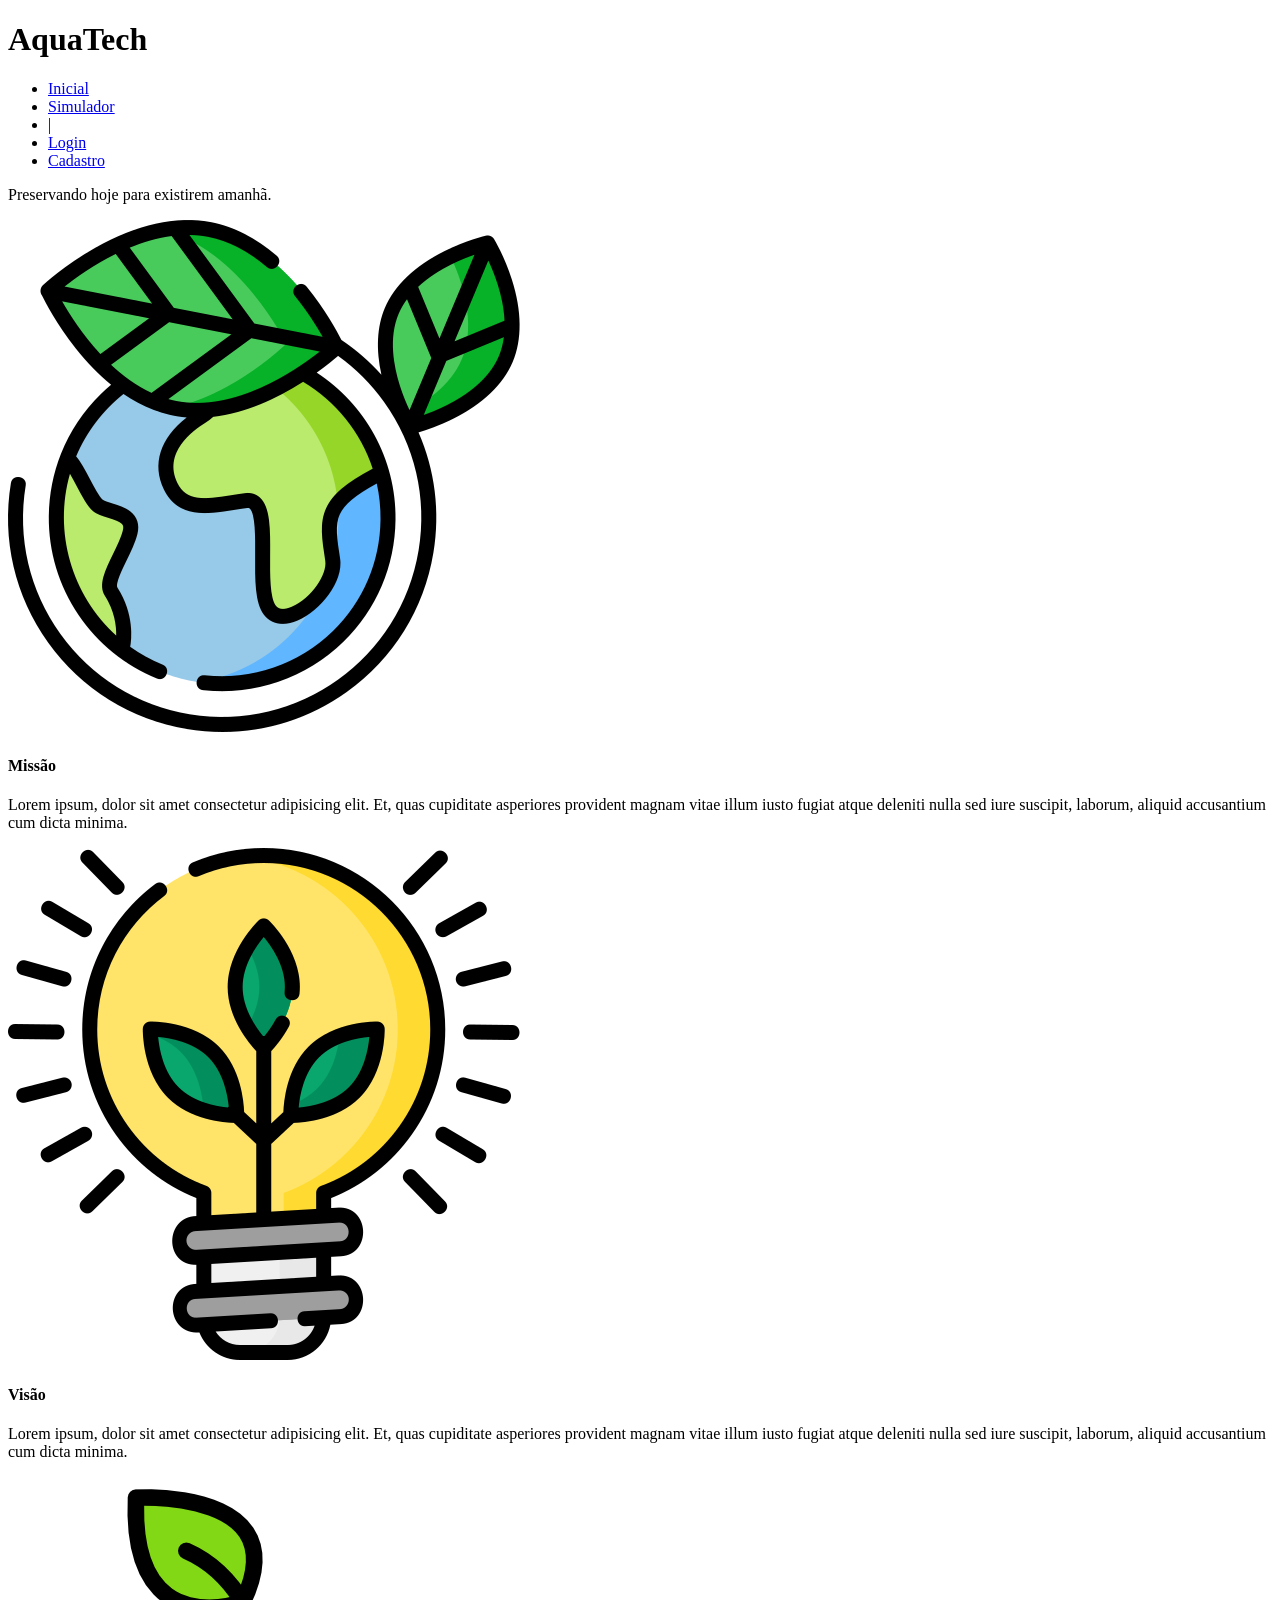
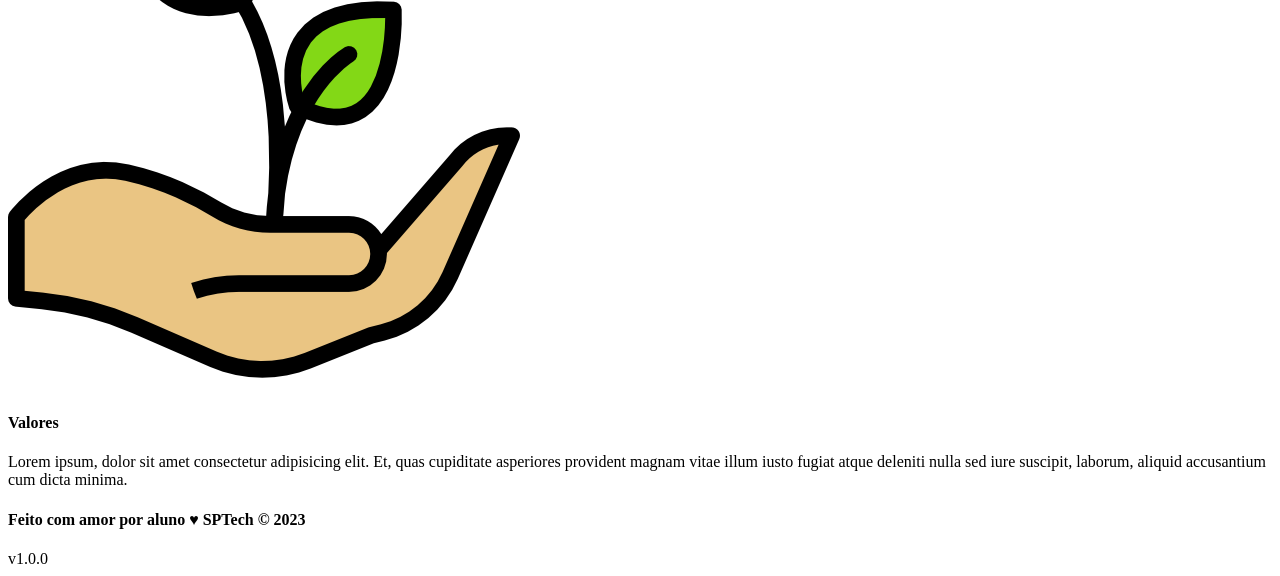
==== web-data-viz/public/index.html @ f99528f7 ":sparkles: Feat: Adicionar o web-data-viz ao novo repositório e modificar o banco de dados." ====
<!DOCTYPE html>
<html lang="en">

<head>
    <meta charset="UTF-8">
    <meta http-equiv="X-UA-Compatible" content="IE=edge">
    <meta name="viewport" content="width=device-width, initial-scale=1.0">

    <title>AquaTech | Página Inicial</title>

    <script src="./js/sessao.js"></script>

    <link rel="stylesheet" href="./css/estilo.css">
    <link rel="icon" href="./assets/icon/favicon2.ico">
    <link rel="preconnect" href="https://fonts.gstatic.com">
</head>

<body>
    <div class="header">
      <div class="container">
        <h1 class="titulo">AquaTech</h1>
        <ul class="navbar">
          <li class="agora">
            <a href="#">Inicial</a>
          </li>
          <li>
            <a href="simulador.html">Simulador</a>
          </li>
          <li>|</li>
          <li>
            <a href="login.html">Login</a>
          </li>
          <li>
            <a href="cadastro.html">Cadastro</a>
          </li>
        </ul>
      </div>
    </div>
  
    <div class="banner">
      <div class="container">
        <p>Preservando <span>hoje</span> para existirem <span>amanhã</span>.</p>
      </div>
    </div>
  
    <div class="social">
      <div class="container">
        <div class="boxes">
          <div class="box">
            <img src="assets/imgs/planet-earth_color.png">
            <h4>Missão</h4>
            <p>Lorem ipsum, dolor sit amet consectetur adipisicing elit. Et, quas cupiditate asperiores provident magnam
              vitae illum iusto fugiat atque deleniti nulla sed iure suscipit, laborum, aliquid accusantium cum dicta
              minima.</p>
          </div>
          <div class="box">
            <img src="assets/imgs/lightbulb_color.png">
            <h4>Visão</h4>
            <p>Lorem ipsum, dolor sit amet consectetur adipisicing elit. Et, quas cupiditate asperiores provident magnam
              vitae illum iusto fugiat atque deleniti nulla sed iure suscipit, laborum, aliquid accusantium cum dicta
              minima.</p>
          </div>
          <div class="box">
            <img src="assets/imgs/growth_color.png">
            <h4>Valores</h4>
            <p>Lorem ipsum, dolor sit amet consectetur adipisicing elit. Et, quas cupiditate asperiores provident magnam
              vitae illum iusto fugiat atque deleniti nulla sed iure suscipit, laborum, aliquid accusantium cum dicta
              minima.</p>
          </div>
        </div>
      </div>
    </div>
  
    <div class="footer">
      <div class="container">
        <h4>Feito com amor por aluno &hearts; SPTech &copy; 2023</h4>
        <span class="version">v1.0.0</span>
      </div>
    </div>
  </body>

</html>
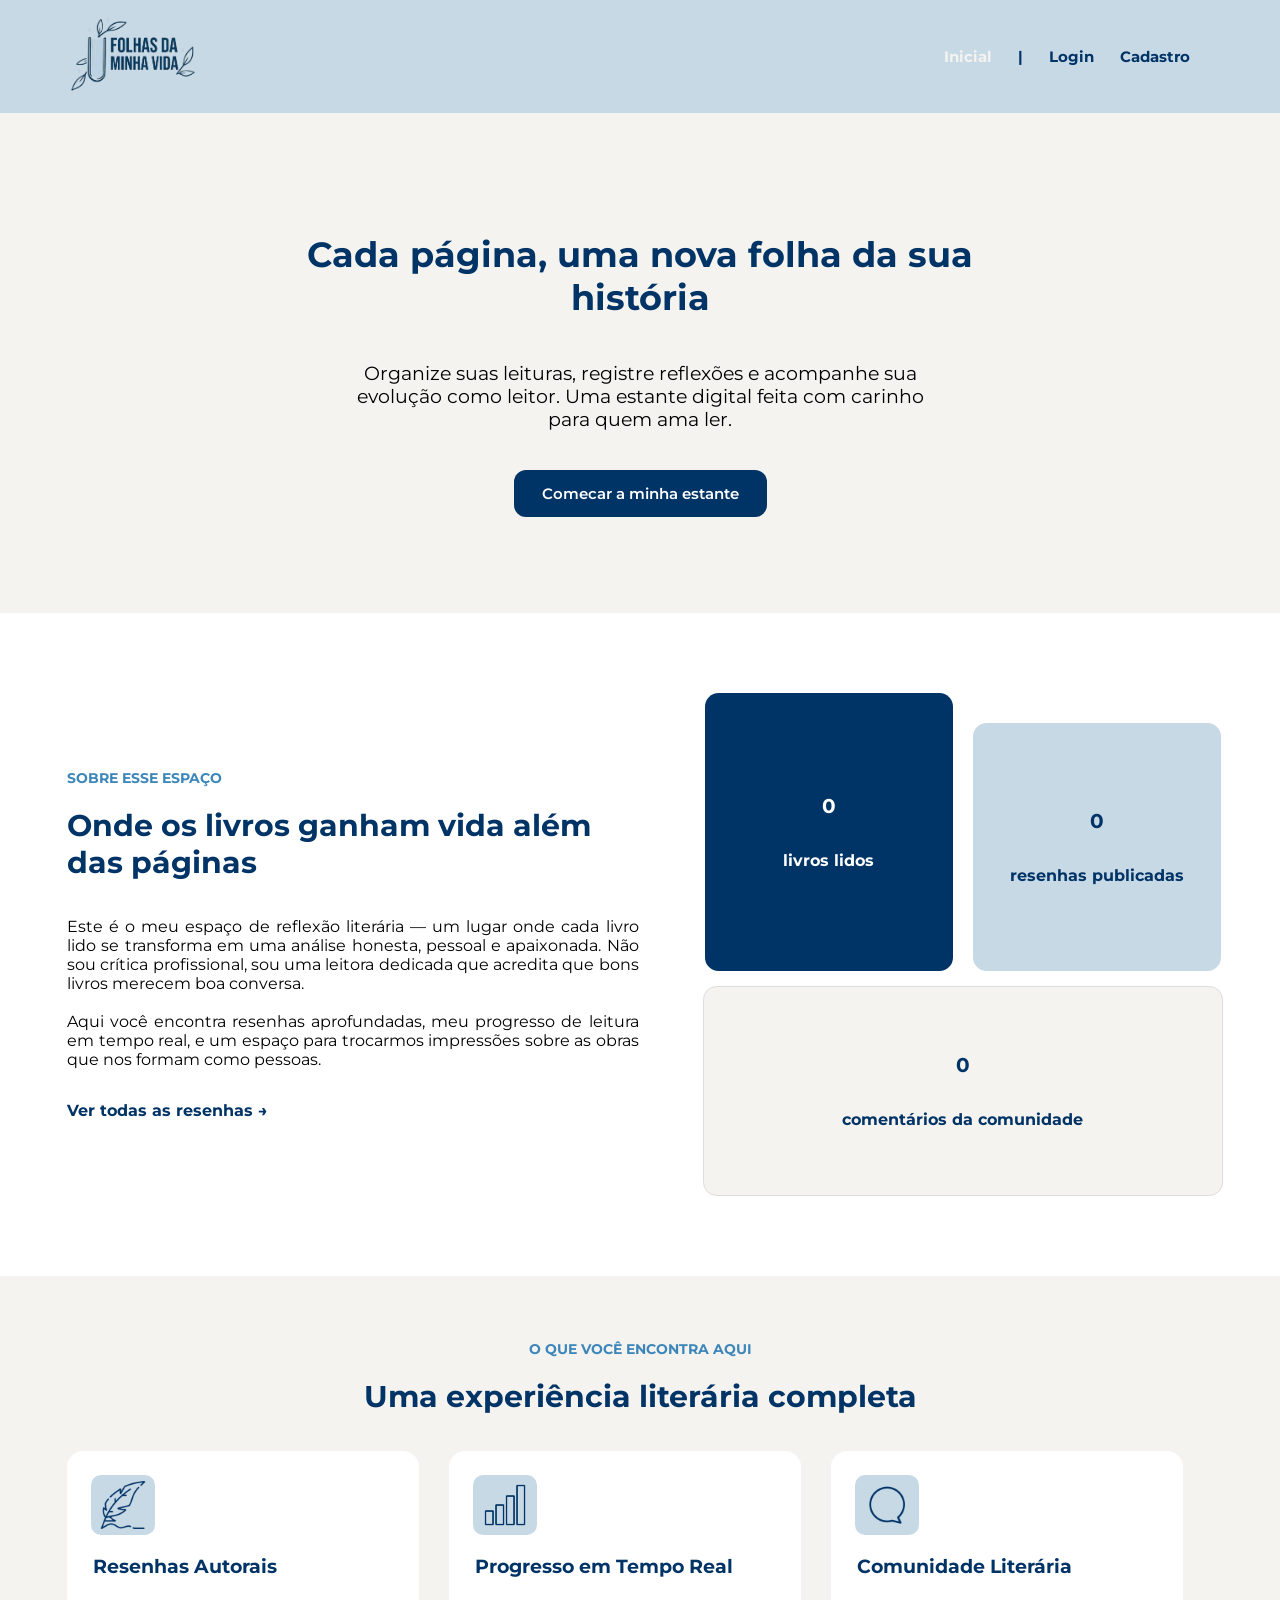
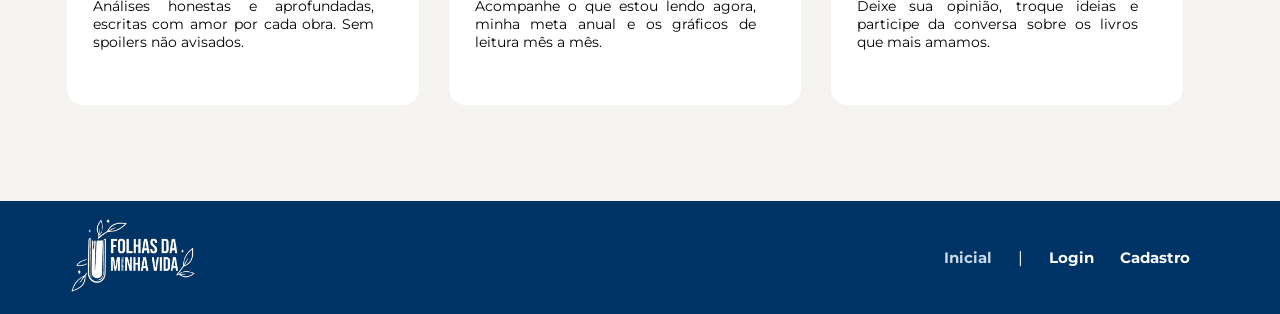
==== commit c2918b7f: ":sparkles: Feat: Terminar de arrumar o HTML e o CSS da página index." ====
--- a/web-data-viz/public/index.html
+++ b/web-data-viz/public/index.html
@@ -2,81 +2,130 @@
 <html lang="en">
 
 <head>
-    <meta charset="UTF-8">
-    <meta http-equiv="X-UA-Compatible" content="IE=edge">
-    <meta name="viewport" content="width=device-width, initial-scale=1.0">
+  <meta charset="UTF-8">
+  <meta http-equiv="X-UA-Compatible" content="IE=edge">
+  <meta name="viewport" content="width=device-width, initial-scale=1.0">
 
-    <title>AquaTech | Página Inicial</title>
+  <title>FMV | Página Inicial</title>
 
-    <script src="./js/sessao.js"></script>
+  <script src="./js/sessao.js"></script>
 
-    <link rel="stylesheet" href="./css/estilo.css">
-    <link rel="icon" href="./assets/icon/favicon2.ico">
-    <link rel="preconnect" href="https://fonts.gstatic.com">
+  <link rel="stylesheet" href="./css/estilo.css">
+  <link rel="icon" href="./assets/icon/livro.png">
+  <link rel="preconnect" href="https://fonts.gstatic.com">
 </head>
 
 <body>
-    <div class="header">
-      <div class="container">
-        <h1 class="titulo">AquaTech</h1>
-        <ul class="navbar">
-          <li class="agora">
-            <a href="#">Inicial</a>
-          </li>
-          <li>
-            <a href="simulador.html">Simulador</a>
-          </li>
-          <li>|</li>
-          <li>
-            <a href="login.html">Login</a>
-          </li>
-          <li>
-            <a href="cadastro.html">Cadastro</a>
-          </li>
-        </ul>
+
+  <div class="header">
+    <div class="container">
+      <img src="./assets/imgs/logo-sem-fundo.png">
+      <ul class="navbar">
+        <li class="agora">
+          <a href="index.html">Inicial</a>
+        </li>
+        <li>|</li>
+        <li>
+          <a href="login.html">Login</a>
+        </li>
+        <li>
+          <a href="cadastro.html">Cadastro</a>
+        </li>
+      </ul>
+    </div>
+  </div>
+
+  <div class="banner">
+    <h1 class="titulo-principal">Cada página, uma nova folha da sua história</h1>
+    <p>Organize suas leituras, registre reflexões e acompanhe sua evolução como leitor. Uma estante digital feita com
+      carinho para quem ama ler.</p>
+    <br>
+    <a href="cadastro.html"><button class="comecar">Comecar a minha estante</button></a>
+
+  </div>
+
+
+  <div class="sobre">
+    <div class="sobre-escrito">
+      <span>SOBRE ESSE ESPAÇO</span>
+      <h1>Onde os livros ganham vida além das páginas</h1>
+      <p>Este é o meu espaço de reflexão literária — um lugar onde cada livro lido se transforma em uma análise honesta,
+        pessoal e apaixonada. Não sou crítica profissional, sou uma leitora dedicada que acredita que bons livros
+        merecem
+        boa conversa.
+        <br>
+        <br>
+
+        Aqui você encontra resenhas aprofundadas, meu progresso de leitura em tempo real, e um espaço para trocarmos
+        impressões sobre as obras que nos formam como pessoas.
+      </p>
+      <a href="cadastro.html"><button class="btn-texto" id="verResenhas()">Ver todas as resenhas → </button></a>
+    </div>
+
+    <div class="sobre-quadrado">
+      <div class="lado-a-lado">
+        <div class="quadrado1" id="kpi_livros_lidos">
+          <h2>0</h2>
+          <p>livros lidos</p>
+        </div>
+        <div class="quadrado2" id="kpi_resenhas">
+          <h2>0</h2>
+          <p>resenhas publicadas</p>
+        </div>
+      </div>
+      <div class="quadrado3" id="kpi_comentarios">
+        <h2>0</h2>
+        <p>comentários da comunidade</p>
       </div>
     </div>
-  
-    <div class="banner">
-      <div class="container">
-        <p>Preservando <span>hoje</span> para existirem <span>amanhã</span>.</p>
+  </div>
+
+
+  <div class="experiencia">
+    <span>O QUE VOCÊ ENCONTRA AQUI</span>
+    <h1>Uma experiência literária completa</h1>
+    <div class="experiencia-quadrados">
+      <div class="quadrado4">
+        <div class="mini-quadrado">
+          <img src="./assets/imgs/caneta-de-pena.png" class="icon">
+          <img src="./assets/imgs/caneta-de-pena-branca.png" class="icon-branco">
+        </div>
+        <h3>Resenhas Autorais</h3>
+        <p>Análises honestas e aprofundadas, escritas com amor por cada obra. Sem spoilers não avisados.</p>
+      </div>
+
+      <div class="quadrado5">
+        <div class="mini-quadrado">
+          <img src="./assets/imgs/grafico-de-barras.png" class="icon">
+          <img src="./assets/imgs/grafico-de-barras-branca.png" class="icon-branco">
+        </div>
+        <h3>Progresso em Tempo Real</h3>
+        <p>Acompanhe o que estou lendo agora, minha meta anual e os gráficos de leitura mês a mês.</p>
+      </div>
+
+      <div class="quadrado6">
+        <div class="mini-quadrado">
+          <img src="./assets/imgs/bate-papo.png" class="icon">
+          <img src="./assets/imgs/bate-papo-braca.png" class="icon-branco">
+        </div>
+        <h3>Comunidade Literária</h3>
+        <p>Deixe sua opinião, troque ideias e participe da conversa sobre os livros que mais amamos.</p>
       </div>
     </div>
-  
-    <div class="social">
-      <div class="container">
-        <div class="boxes">
-          <div class="box">
-            <img src="assets/imgs/planet-earth_color.png">
-            <h4>Missão</h4>
-            <p>Lorem ipsum, dolor sit amet consectetur adipisicing elit. Et, quas cupiditate asperiores provident magnam
-              vitae illum iusto fugiat atque deleniti nulla sed iure suscipit, laborum, aliquid accusantium cum dicta
-              minima.</p>
-          </div>
-          <div class="box">
-            <img src="assets/imgs/lightbulb_color.png">
-            <h4>Visão</h4>
-            <p>Lorem ipsum, dolor sit amet consectetur adipisicing elit. Et, quas cupiditate asperiores provident magnam
-              vitae illum iusto fugiat atque deleniti nulla sed iure suscipit, laborum, aliquid accusantium cum dicta
-              minima.</p>
-          </div>
-          <div class="box">
-            <img src="assets/imgs/growth_color.png">
-            <h4>Valores</h4>
-            <p>Lorem ipsum, dolor sit amet consectetur adipisicing elit. Et, quas cupiditate asperiores provident magnam
-              vitae illum iusto fugiat atque deleniti nulla sed iure suscipit, laborum, aliquid accusantium cum dicta
-              minima.</p>
-          </div>
-        </div>
-      </div>
+  </div>
+
+  <div class="footer">
+    <div class="container">
+      <img src="./assets/imgs/logo-branca.png">
+      <ul class="navbar">
+        <li class="agora"><a href="index.html">Inicial</a></li>
+        <li>|</li>
+        <li><a href="login.html">Login</a></li>
+        <li><a href="cadastro.html">Cadastro</a></li>
+      </ul>
     </div>
-  
-    <div class="footer">
-      <div class="container">
-        <h4>Feito com amor por aluno &hearts; SPTech &copy; 2023</h4>
-        <span class="version">v1.0.0</span>
-      </div>
-    </div>
-  </body>
+  </div>
+
+</body>
 
 </html>
--- a/web-data-viz/public/css/estilo.css
+++ b/web-data-viz/public/css/estilo.css
@@ -0,0 +1,623 @@
+@import url("https://fonts.googleapis.com/css2?family=Montserrat:ital,wght@0,100..900;1,100..900&family=Poppins:ital,wght@0,100;0,200;0,300;0,400;0,500;0,600;0,700;0,800;0,900;1,100;1,200;1,300;1,400;1,500;1,600;1,700;1,800;1,900&display=swap");
+
+
+/* ==========================================TODAS AS PÁGINAS================================================== */
+body {
+  margin: 0;
+  padding: 0;
+  font-family: "Montserrat", sans-serif;
+  background-color: #f5f3ef;
+}
+
+.container {
+  display: flex;
+  width: 80%;
+  margin: auto;
+}
+
+.header {
+  background-color: #c8d9e6;
+  padding: 8px 0;
+  display: flex;
+  flex-direction: row;
+}
+
+.header .container {
+  display: flex;
+  flex-direction: row;
+  align-items: center;
+  justify-content: flex-start;
+  width: 100%;
+}
+
+.header h1 {
+  margin: 0;
+}
+
+.header li,
+.header a {
+  text-decoration: none;
+  font-weight: bold;
+  font-size: 14.6px;
+  color: #003366;
+}
+
+.header li{
+  margin-right: 26px;
+}
+
+.header img {
+  width: 144px;
+  height: auto;
+  margin-left: 64px;
+}
+
+.agora {
+  font-weight: 800;
+}
+
+.navbar {
+  display: flex;
+  flex-direction: row;
+  align-items: center;
+  list-style: none;
+  margin-left: auto;
+  margin-right: 64px;
+}
+
+.navbar a:hover,
+.navbar .agora a {
+  color: #f5f3ef;
+}
+
+/* =============================================INDEX===================================================== */
+
+/* ========================================BANNER================================================ */
+
+.banner {
+  background-color: #f5f3ef;
+  padding: 6rem 2rem;
+  display: flex;
+  flex-direction: column;
+  align-items: center;
+  text-align: center;
+}
+
+.titulo-principal {
+  color: #003366;
+  font-size: 35px;
+  max-width: 800px;
+  margin-bottom: 24px;
+}
+
+.banner p {
+  color: #000000;
+  font-size: 19px;
+  max-width: 600px;
+  margin-bottom: 20px;
+}
+
+.comecar {
+  background-color: #003366;
+  color: #ffffff;
+  border: none;
+  border-radius: 12px;
+  padding: 14px 28px;
+  font-size: 15px;
+  font-weight: 600;
+  cursor: pointer;
+  transition: background-color 0.3s ease, transform 0.2s ease;
+  font-family: "Montserrat", sans-serif;
+}
+
+.comecar:hover {
+  background-color: #3d86ba;
+}
+
+/* ========================================SOBRE================================================ */
+.sobre {
+  background-color: white;
+  display: flex;
+  align-items: center;
+  padding: 80px 32px;
+  max-width: 1300px;
+  margin: 0 auto;
+  gap: 64px;
+  flex-direction: row;
+  flex-wrap: wrap;
+}
+
+.sobre-escrito {
+  display: flex;
+  flex-direction: column;
+  margin-left: 35px;
+  width: 47%;
+}
+
+.sobre-escrito span {
+  color: #3d86ba;
+  font-weight: bold;
+  font-size: 14px;
+}
+
+.sobre-escrito h1 {
+  color: #003366;
+  font-size: 30px;
+}
+
+.sobre-escrito p {
+  color: #000000;
+  font-size: 16px;
+  text-align: justify;
+}
+
+.sobre-escrito a {
+  text-decoration: none;
+}
+
+.btn-texto {
+  background: none;
+  border: none;
+  color: #003366;
+  font-size: 1rem;
+  font-weight: 700;
+  cursor: pointer;
+  display: flex;
+  align-items: center;
+  padding: 0;
+  font-family: "Montserrat", sans-serif;
+  text-decoration: none;
+  margin-top: 1rem;
+}
+
+.btn-texto:hover {
+  color: #3d86ba;
+}
+
+.sobre-quadrado {
+  display: flex;
+  flex-direction: column;
+  align-items: center;
+}
+
+.lado-a-lado {
+  display: flex;
+  margin-bottom: 15px;
+}
+
+.quadrado1,
+.quadrado2,
+.quadrado3 {
+  border-radius: 13.6px;
+  display: flex;
+  flex-direction: column;
+  justify-content: center;
+  align-items: center;
+  text-align: center;
+  font-weight: bold;
+  padding: 24px;
+}
+
+.quadrado1 h2,
+.quadrado2 h2,
+.quadrado3 h2 {
+  font-size: 20px;
+}
+
+.quadrado1,
+.quadrado2,
+.quadrado3 p {
+  font-size: 1rem;
+}
+
+.quadrado1 {
+  height: 230px;
+  width: 200px;
+  background-color: #003366;
+  color: #ffffff;
+  margin-right: 20px;
+}
+
+.quadrado2 {
+  height: 200px;
+  width: 200px;
+  background-color: #c8d9e6;
+  margin-top: 30px;
+  color: #003366;
+}
+
+.quadrado3 {
+  height: 10rem;
+  width: 470px;
+  background-color: #f5f3ef;
+  border: 1px solid #dddddd;
+  color: #003366;
+}
+
+
+/* ==========================================EXPERIENCIA================================================== */
+.experiencia {
+  background-color: #f5f3ef;
+  display: flex;
+  flex-direction: column;
+  align-items: center;
+  width: 100%;
+}
+
+.experiencia span {
+  margin-top: 64px;
+  color: #3d86ba;
+  font-weight: bold;
+  font-size: 14px;
+}
+
+.experiencia h1 {
+  color: #003366;
+  font-size: 30px;
+}
+
+.experiencia-quadrados {
+  display: flex;
+  flex-direction: row;
+  margin-bottom: 48px;
+  margin-top: 16px;
+}
+
+.quadrado4,
+.quadrado5,
+.quadrado6 {
+  width: 352px;
+  height: 254px;
+  background-color: white;
+  margin-bottom: 48px;
+  border-radius: 16px;
+  display: flex;
+  flex-direction: column;
+  margin-right: 30px;
+}
+
+.mini-quadrado {
+  width: 64px;
+  height: auto;
+  background-color: #c8d9e6;
+  border-radius: 10px;
+  margin-top: 24px;
+  margin-left: 24px;
+  align-items: center;
+  display: flex;
+  justify-content: center;
+}
+
+.icon,
+.icon-branco {
+  width: 48px;
+  margin: 6px;
+}
+
+.quadrado4:hover .mini-quadrado,
+.quadrado5:hover .mini-quadrado,
+.quadrado6:hover .mini-quadrado {
+  background-color: #003366;
+}
+
+.quadrado4:hover .icon,
+.quadrado5:hover .icon,
+.quadrado6:hover .icon {
+  display: none;
+}
+
+.quadrado4:hover .icon-branco,
+.quadrado5:hover .icon-branco,
+.quadrado6:hover .icon-branco {
+  display: flex;
+}
+
+.quadrado4 .icon-branco,
+.quadrado5 .icon-branco,
+.quadrado6 .icon-branco {
+  display: none;
+}
+
+h3 {
+  display: flex;
+  margin-left: 1.6rem;
+  font-size: 1.2rem;
+  color: #003366;
+}
+
+.experiencia-quadrados p {
+  font-size: 0.9rem;
+  width: 80%;
+  margin-top: 0;
+  margin-left: 1.6rem;
+  text-align: justify;
+}
+
+/* ==========================================FOOTER================================================== */
+
+.footer {
+  background-color: #003366;
+  padding: 8px 0;
+  display: flex;
+  flex-direction: row;
+}
+
+.footer .container {
+  display: flex;
+  flex-direction: row;
+  align-items: center;
+  justify-content: flex-start;
+  width: 100%;
+  background: none;
+}
+
+.footer img {
+  width: 144px;
+  height: auto;
+  margin-left: 64px;
+}
+
+.footer .navbar {
+  display: flex;
+  flex-direction: row;
+  align-items: center;
+  margin-left: auto;
+  margin-right: 64px;
+}
+
+.footer li{
+  margin-right: 26px;
+  color: #ffffff;
+}
+
+.footer .navbar a {
+  text-decoration: none;
+  font-weight: bold;
+  font-size: 14.6px;
+  color: #ffffff;
+}
+
+.footer .navbar a:hover,
+.footer .navbar .agora a {
+  color: #c8d9e6;
+}
+
+
+/*=================================================================================================================
+                              CADASTRO E LOGIN                
+=================================================================================================================*/
+
+.login {
+  display: flex;
+  flex-direction: row;
+  align-items: center;
+  justify-content: space-around;
+  margin-left: 98px;
+}
+
+/* ==========================================FRASE================================================== */
+.frase {
+  display: flex;
+  flex-direction: column;
+  justify-content: center;
+  padding: 32px;
+  min-width: 0;
+  background-color: #f5f3ef;
+}
+
+.frase p {
+  color: #003366;
+  font-size: 24px;
+  font-weight: bold;
+}
+
+.frase .autor p {
+  margin-top: 16px;
+  font-size: 14.5px;
+  text-align: right;
+}
+
+/* ==========================================MEIO================================================== */
+
+.meio{
+  display: flex;
+  align-self: center;
+  width: 1px;
+  height: 520px;
+  background-color: #9b9b9b;
+  margin-left: 30px;
+  margin-right: 30px;
+}
+
+/* ==========================================FORMULARIO================================================== */
+.container-formulario {
+  display: flex;
+  justify-content: center;
+  align-items: center;
+  min-width: 0;
+  background-color: #f5f3ef;
+}
+
+.formulario {
+  display: flex;
+  flex-direction: column;
+  align-items: center;
+  margin-top: 10px;
+}
+
+.card-cadastro,
+.card-login {
+  height: 528px;
+  width: 100%;
+  max-width: 450px;
+  padding: 32px;
+  display: flex;
+  justify-content: center;
+  flex-direction: column;
+}
+
+.card-cadastro h2,
+.card-login h2 {
+  color: #003366;
+  font-size: 32px;
+  text-align: center;
+  margin-bottom: 32px;
+}
+
+.campo {
+  display: flex;
+  flex-direction: column;
+  width: 100%;
+}
+
+.campo span {
+  color: #003366;
+  font-weight: 600;
+  font-size: 1rem;
+  margin-bottom: 0.3125rem;
+}
+
+.campo input {
+  width: 100%;
+  border: none;
+  border-bottom: 0.125rem solid #9b9b9b;
+  padding: 0.5rem 0;
+  font-size: 1rem;
+  margin-bottom: 15px;
+  background-color: #f5f3ef;
+  border-bottom-color: #003366;
+}
+
+.campo {
+  display: flex;
+  flex-direction: column;
+  justify-content: start;
+  padding: 5px 0;
+}
+
+.botao {
+  background-color: #003366;
+  color: #ffffff;
+  border: none;
+  width: 150px;
+  border-radius: 14px;
+  padding: 14px 28px;
+  font-size: 14px;
+  font-weight: 600;
+  cursor: pointer;
+  font-family: "Montserrat", sans-serif;
+  margin-top: 15px;
+}
+
+.botao:hover {
+  background-color: #3d86ba;
+}
+
+/* ==========================================LOADING================================================== */
+
+
+.loading-div {
+  position: absolute;
+  display: none;
+   justify-content: center;
+   margin-top: 440px;
+   margin-left: 200px;
+}
+
+.loading-div img {
+  height: 50px;
+  width: 50px;
+}
+
+#div_erros_login {
+  display: none;
+  margin-top: 400px;
+  margin-left: 30px;
+  position: absolute;
+}
+
+/* ==========================================ERRO================================================== */
+
+.alerta_erro{
+  display: flex;
+  justify-content: flex-end;
+}
+
+.card_erro {
+  display: none;
+  background-color: #fff;
+  color: black;
+  width: 230px;
+  position: fixed;
+  border-radius: 4px;
+  border: #ED145B 3px solid;
+  padding: 10px;
+  margin-left: 100%;
+  margin-right: -30%;
+}
+
+.card_erro #mensagem_erro{
+  font-weight: 500;
+  font-size: 20px;
+}
+
+.btn {
+  font-family: "Barlow", sans-serif;
+  border: 0;
+  border-radius: 5px;
+  font-weight: 600;
+  font-size: 18px;
+  padding: 10px 15px;
+  color: white;
+  background-color: #ED145B;
+  width: 120px;
+  align-self: center;
+  margin-top: 5px;
+}
+
+/* ==========================================ALERTA================================================== */
+
+#alerta {
+  position: absolute;
+  right: 0;
+  bottom: 0;
+}
+
+.mensagem-alarme {
+  background-color: white;
+  border-radius: 5px;
+  width: 300px;
+  height: 80px;
+  margin: 10px;
+  padding: 10px 0;
+  display: flex;
+  justify-content: space-evenly;
+  align-items: center;
+}
+
+.mensagem-alarme h3 {
+  font-size: 14px;
+  margin: 0;
+}
+
+.mensagem-alarme .informacao {
+  width: 66%;
+}
+
+.alarme-sino {
+  width: 48px;
+  height: 48px;
+  animation-name: bell;
+  animation-duration: 4s;
+  background-image: url('https://cdn-icons-png.flaticon.com/512/1157/1157000.png');
+  background-size: cover;
+  animation-iteration-count: infinite;
+}
+
+@keyframes bell {
+  0%   {transform: rotate(25deg)}
+  25%  {transform: rotate(-25deg)}
+  50%  {transform: rotate(25deg)}
+  75%  {transform: rotate(-25deg)}
+  100% {transform: rotate(25deg)}
+}
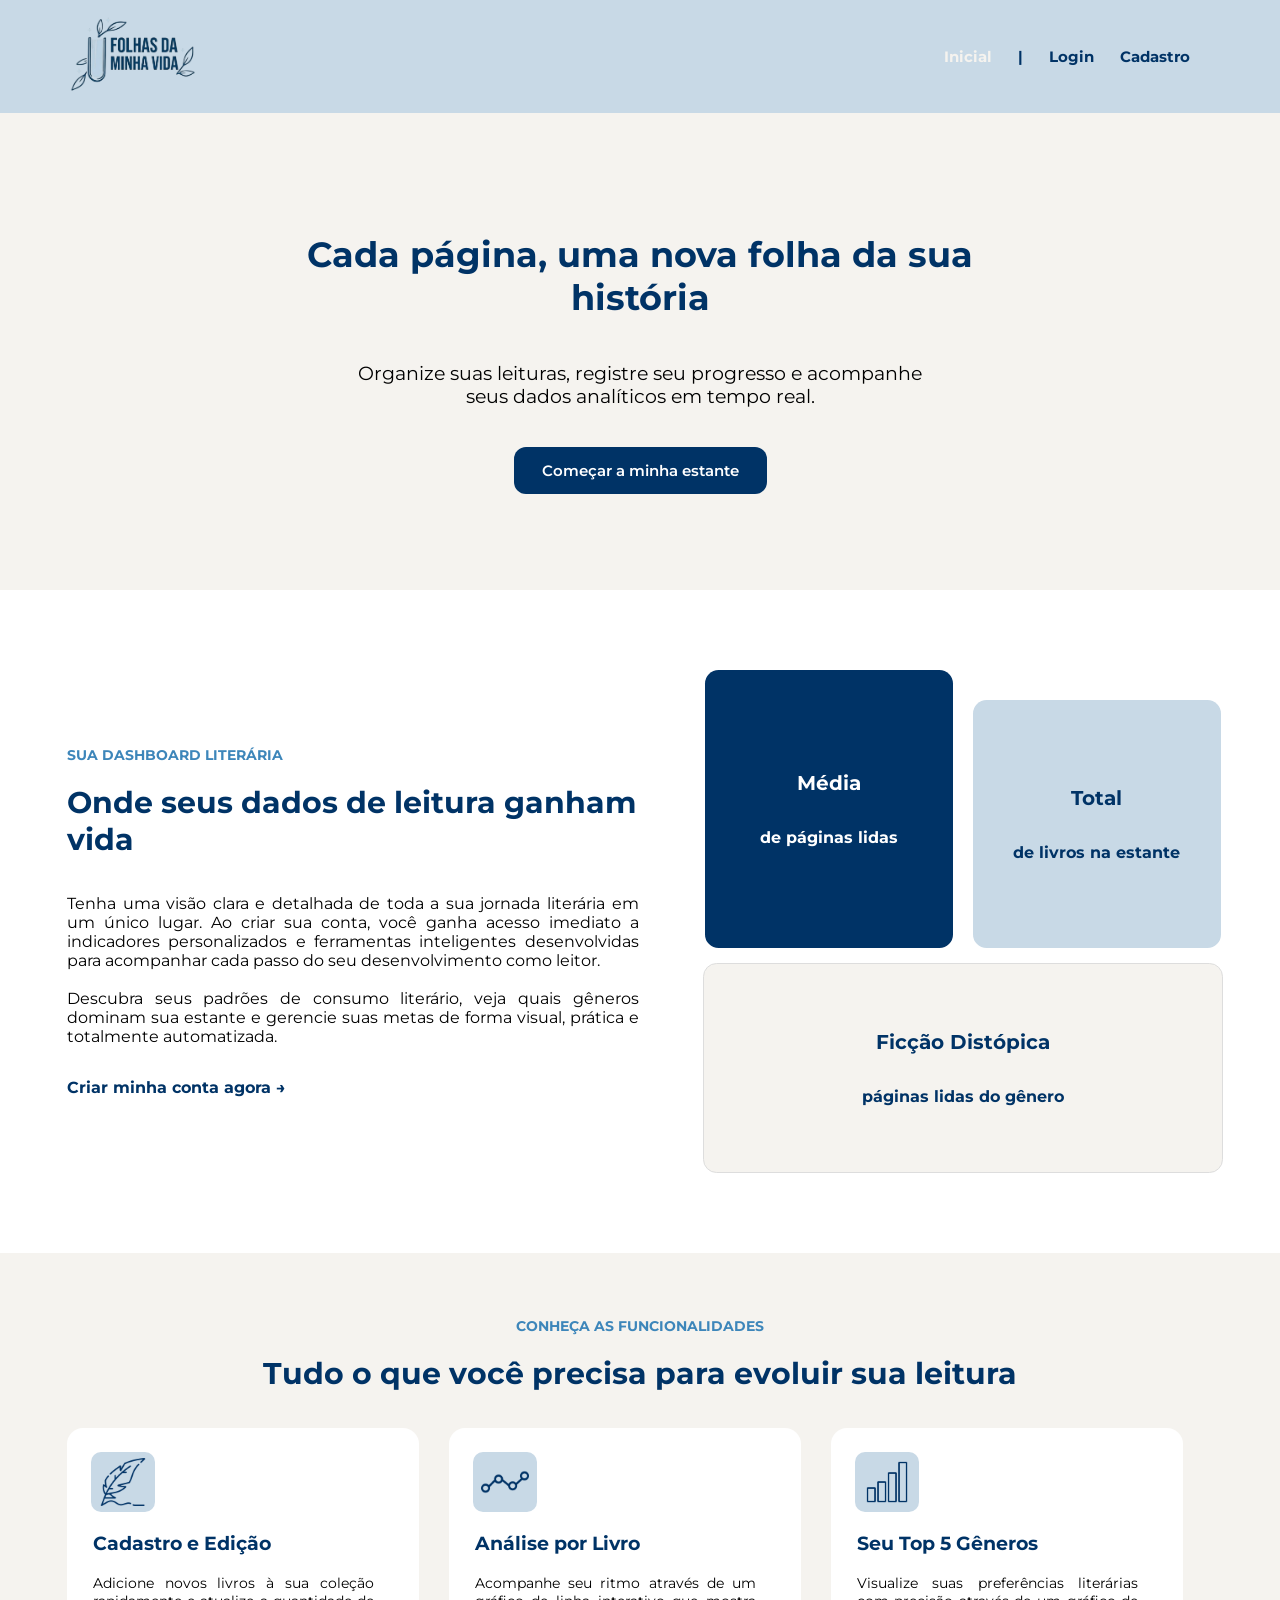
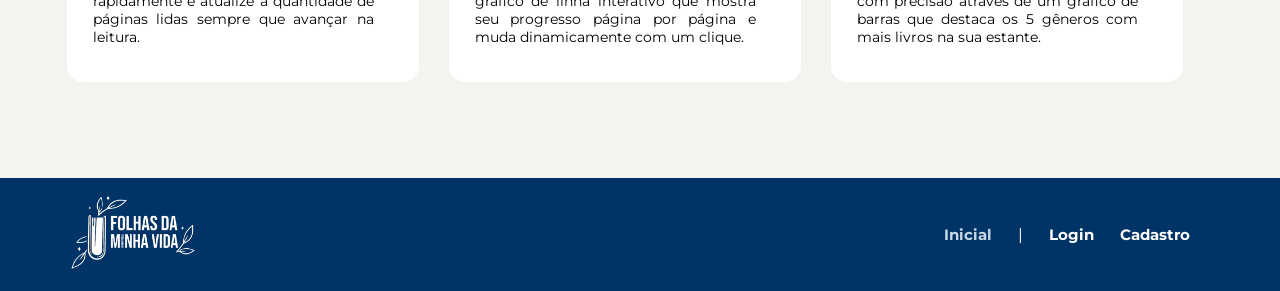
==== commit 14064aac: ":sparkles: Feat: Mudar os textos do index." ====
--- a/web-data-viz/public/index.html
+++ b/web-data-viz/public/index.html
@@ -1,5 +1,5 @@
 <!DOCTYPE html>
-<html lang="en">
+<html lang="pt-br">
 
 <head>
   <meta charset="UTF-8">
@@ -37,79 +37,70 @@
 
   <div class="banner">
     <h1 class="titulo-principal">Cada página, uma nova folha da sua história</h1>
-    <p>Organize suas leituras, registre reflexões e acompanhe sua evolução como leitor. Uma estante digital feita com
-      carinho para quem ama ler.</p>
+    <p>Organize suas leituras, registre seu progresso e acompanhe seus dados analíticos em tempo real.</p>
     <br>
-    <a href="cadastro.html"><button class="comecar">Comecar a minha estante</button></a>
-
+    <a href="cadastro.html"><button class="comecar">Começar a minha estante</button></a>
   </div>
-
 
   <div class="sobre">
     <div class="sobre-escrito">
-      <span>SOBRE ESSE ESPAÇO</span>
-      <h1>Onde os livros ganham vida além das páginas</h1>
-      <p>Este é o meu espaço de reflexão literária — um lugar onde cada livro lido se transforma em uma análise honesta,
-        pessoal e apaixonada. Não sou crítica profissional, sou uma leitora dedicada que acredita que bons livros
-        merecem
-        boa conversa.
+      <span>SUA DASHBOARD LITERÁRIA</span>
+      <h1>Onde seus dados de leitura ganham vida</h1>
+      <p>Tenha uma visão clara e detalhada de toda a sua jornada literária em um único lugar. Ao criar sua conta, você ganha acesso imediato a indicadores personalizados e ferramentas inteligentes desenvolvidas para acompanhar cada passo do seu desenvolvimento como leitor.
         <br>
         <br>
-
-        Aqui você encontra resenhas aprofundadas, meu progresso de leitura em tempo real, e um espaço para trocarmos
-        impressões sobre as obras que nos formam como pessoas.
+        Descubra seus padrões de consumo literário, veja quais gêneros dominam sua estante e gerencie suas metas de forma visual, prática e totalmente automatizada.
       </p>
-      <a href="cadastro.html"><button class="btn-texto" id="verResenhas()">Ver todas as resenhas → </button></a>
+      <a href="cadastro.html"><button class="btn-texto">Criar minha conta agora → </button></a>
     </div>
 
     <div class="sobre-quadrado">
       <div class="lado-a-lado">
-        <div class="quadrado1" id="kpi_livros_lidos">
-          <h2>0</h2>
-          <p>livros lidos</p>
+        <div class="quadrado1" id="kpi_media_paginas">
+          <h2>Média</h2>
+          <p>de páginas lidas</p>
         </div>
-        <div class="quadrado2" id="kpi_resenhas">
-          <h2>0</h2>
-          <p>resenhas publicadas</p>
+        <div class="quadrado2" id="kpi_total_livros">
+          <h2>Total</h2>
+          <p>de livros na estante</p>
         </div>
       </div>
-      <div class="quadrado3" id="kpi_comentarios">
-        <h2>0</h2>
-        <p>comentários da comunidade</p>
+      <div class="quadrado3" id="kpi_distopia">
+        <h2>Ficção Distópica</h2>
+        <p>páginas lidas do gênero</p>
       </div>
     </div>
   </div>
 
-
   <div class="experiencia">
-    <span>O QUE VOCÊ ENCONTRA AQUI</span>
-    <h1>Uma experiência literária completa</h1>
+    <span>CONHEÇA AS FUNCIONALIDADES</span>
+    <h1>Tudo o que você precisa para evoluir sua leitura</h1>
     <div class="experiencia-quadrados">
       <div class="quadrado4">
         <div class="mini-quadrado">
           <img src="./assets/imgs/caneta-de-pena.png" class="icon">
           <img src="./assets/imgs/caneta-de-pena-branca.png" class="icon-branco">
         </div>
-        <h3>Resenhas Autorais</h3>
-        <p>Análises honestas e aprofundadas, escritas com amor por cada obra. Sem spoilers não avisados.</p>
+        <h3>Cadastro e Edição</h3>
+        <p>Adicione novos livros à sua coleção rapidamente e atualize a quantidade de páginas lidas sempre que avançar na leitura.</p>
       </div>
 
       <div class="quadrado5">
         <div class="mini-quadrado">
-          <img src="./assets/imgs/grafico-de-barras.png" class="icon">
-          <img src="./assets/imgs/grafico-de-barras-branca.png" class="icon-branco">
+          <img src="./assets/imgs/grafico-de-linha.png" class="icon">
+          <img src="./assets/imgs/grafico-de-linha-branca.png" class="icon-branco">
         </div>
-        <h3>Progresso em Tempo Real</h3>
-        <p>Acompanhe o que estou lendo agora, minha meta anual e os gráficos de leitura mês a mês.</p>
+        <h3>Análise por Livro</h3>
+        <p>Acompanhe seu ritmo através de um gráfico de linha interativo que mostra seu progresso página por página e muda dinamicamente com um clique.</p>
       </div>
 
       <div class="quadrado6">
         <div class="mini-quadrado">
-          <img src="./assets/imgs/bate-papo.png" class="icon">
-          <img src="./assets/imgs/bate-papo-braca.png" class="icon-branco">
+         <img src="./assets/imgs/grafico-de-barras.png" class="icon">
+          <img src="./assets/imgs/grafico-de-barras-branca.png" class="icon-branco">
         </div>
-        <h3>Comunidade Literária</h3>
-        <p>Deixe sua opinião, troque ideias e participe da conversa sobre os livros que mais amamos.</p>
+        <h3>Seu Top 5 Gêneros</h3>
+        <p>Visualize suas preferências literárias com precisão através de um gráfico de barras que destaca os 5 gêneros com mais livros na sua estante.</p>
       </div>
     </div>
   </div>
--- a/web-data-viz/public/css/estilo.css
+++ b/web-data-viz/public/css/estilo.css
@@ -120,7 +120,7 @@
   display: flex;
   align-items: center;
   padding: 80px 32px;
-  max-width: 1300px;
+  width: 95%;
   margin: 0 auto;
   gap: 64px;
   flex-direction: row;
@@ -519,9 +519,9 @@
 .loading-div {
   position: absolute;
   display: none;
-   justify-content: center;
-   margin-top: 440px;
-   margin-left: 200px;
+  justify-content: center;
+  margin-top: 440px;
+  margin-left: 200px;
 }
 
 .loading-div img {
@@ -545,20 +545,21 @@
 
 .card_erro {
   display: none;
-  background-color: #fff;
-  color: black;
-  width: 230px;
-  position: fixed;
+  background-color: #003366;
+  color: white;
+  width: 400px;
+  position: absolute;
   border-radius: 4px;
-  border: #ED145B 3px solid;
+  border: #003366 3px solid;
   padding: 10px;
-  margin-left: 100%;
-  margin-right: -30%;
+  margin-left: 300px;
+  margin-right: -85%;
+  margin-top: -290px;
 }
 
 .card_erro #mensagem_erro{
   font-weight: 500;
-  font-size: 20px;
+  font-size: 14px;
 }
 
 .btn {
